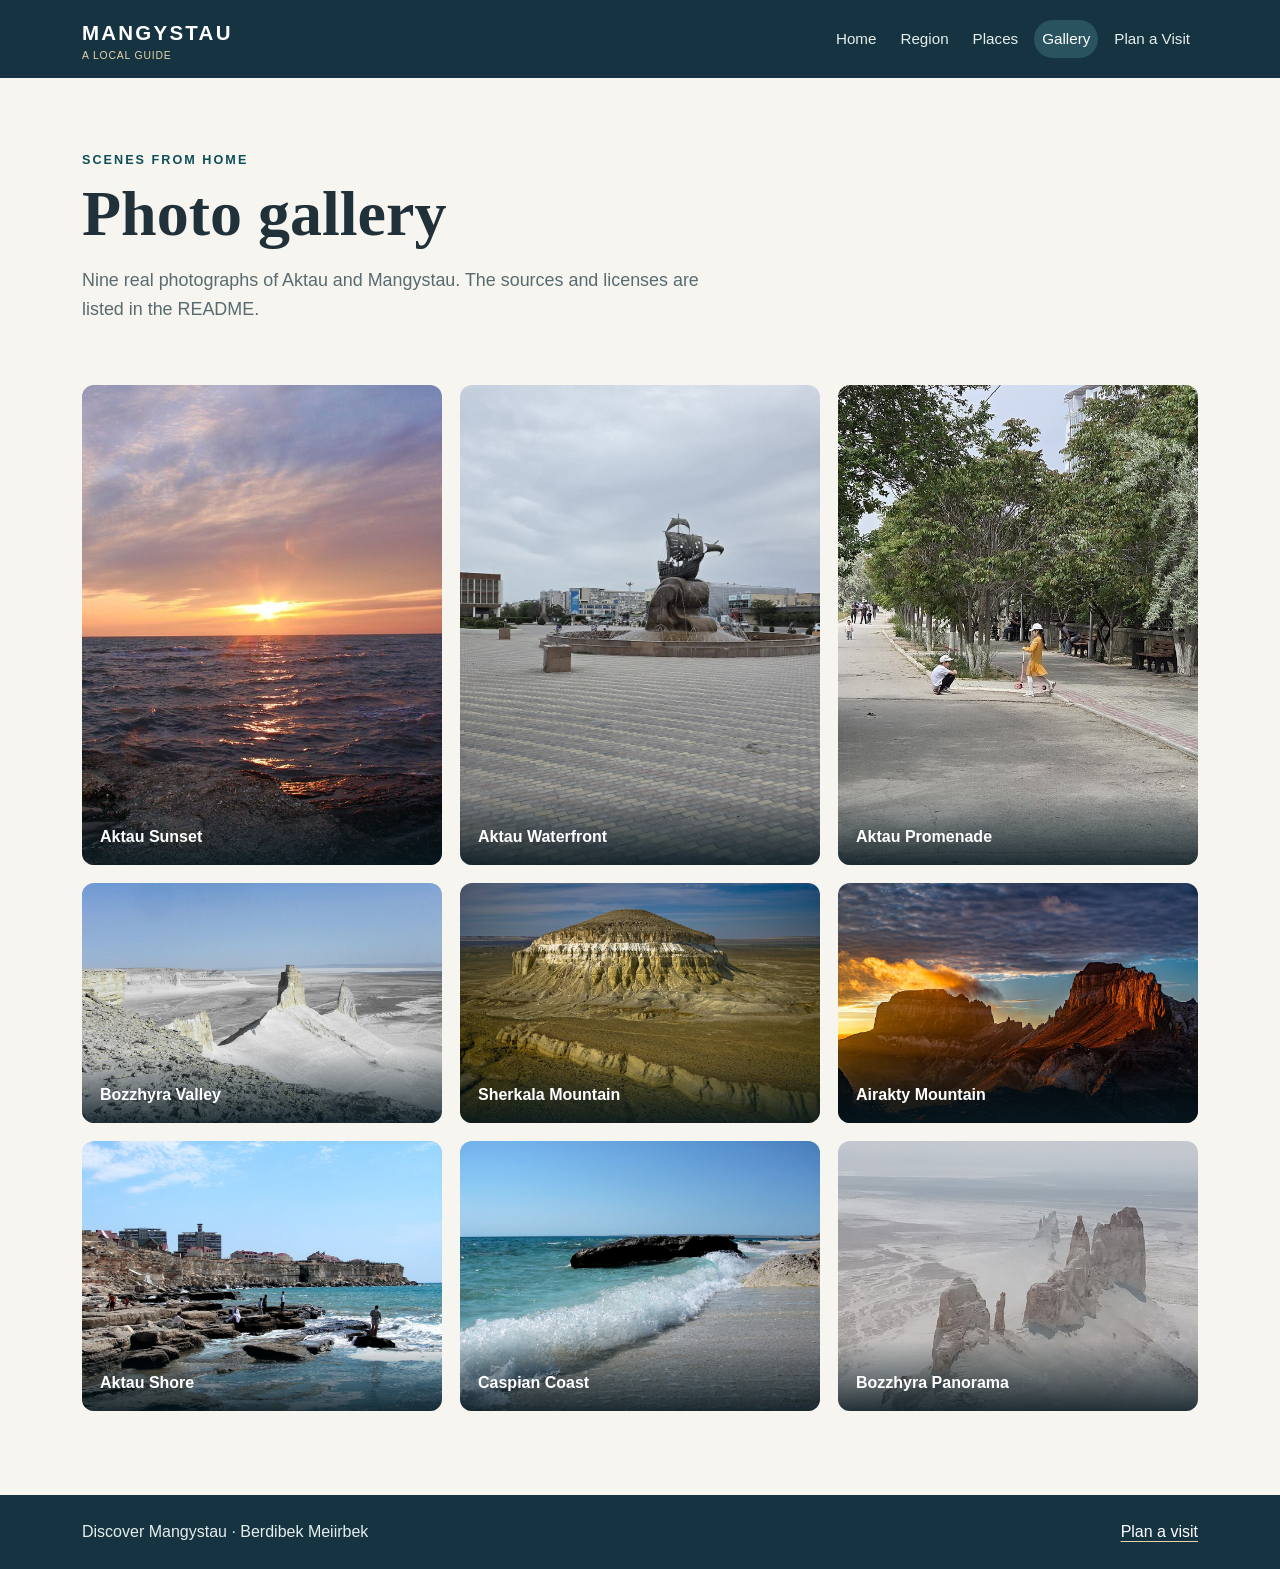
==== gallery.html @ 04625e0f "Build Mangystau midterm website" ====
<!doctype html>
<html lang="en">
<head>
  <meta charset="utf-8">
  <meta name="viewport" content="width=device-width, initial-scale=1">
  <meta name="description" content="Nine photographs of Aktau and Mangystau, Kazakhstan.">
  <title>Gallery | Discover Mangystau</title>
  <link rel="stylesheet" href="assets/bootstrap/bootstrap.min.css">
  <link rel="stylesheet" href="styles.css">
</head>
<body>
  <header class="site-header">
    <nav class="navbar navbar-dark navbar-expand-lg site-nav" aria-label="Main navigation">
      <div class="container">
        <a class="navbar-brand" href="index.html">MANGYSTAU<span class="brand-note">A LOCAL GUIDE</span></a>
        <button class="navbar-toggler" type="button" data-bs-toggle="collapse" data-bs-target="#primaryNav" aria-controls="primaryNav" aria-expanded="false" aria-label="Toggle navigation"><span class="navbar-toggler-icon"></span></button>
        <div class="collapse navbar-collapse" id="primaryNav">
          <ul class="navbar-nav ms-auto align-items-lg-center gap-lg-2">
            <li class="nav-item"><a class="nav-link" href="index.html">Home</a></li>
            <li class="nav-item"><a class="nav-link" href="region.html">Region</a></li>
            <li class="nav-item"><a class="nav-link" href="places.html">Places</a></li>
            <li class="nav-item"><a class="nav-link active" aria-current="page" href="gallery.html">Gallery</a></li>
            <li class="nav-item"><a class="nav-link" href="plan.html">Plan a Visit</a></li>
          </ul>
        </div>
      </div>
    </nav>
  </header>

  <main>
    <section class="page-intro container" aria-labelledby="page-heading">
      <p class="eyebrow mb-2">Scenes from home</p>
      <h1 class="page-title mb-3" id="page-heading">Photo gallery</h1>
      <p class="lead-copy">Nine real photographs of Aktau and Mangystau. The sources and licenses are listed in the README.</p>
    </section>
    <section class="section-space pt-3" aria-label="Nine photographs of Mangystau">
      <div class="container">
        <div class="photo-grid">
          <figure class="photo-tile" id="photo-1" tabindex="0"><img src="images/gallery-1.jpg" alt="Sunset over the Caspian Sea in Aktau"><figcaption>Aktau Sunset</figcaption></figure>
          <figure class="photo-tile" id="photo-2" tabindex="0"><img src="images/gallery-2.jpg" alt="Ship monument on the Caspian waterfront in Aktau" loading="lazy"><figcaption>Aktau Waterfront</figcaption></figure>
          <figure class="photo-tile" id="photo-3" tabindex="0"><img src="images/gallery-3.jpg" alt="Pedestrian promenade in Aktau" loading="lazy"><figcaption>Aktau Promenade</figcaption></figure>
          <figure class="photo-tile" id="photo-4" tabindex="0"><img src="images/gallery-4.jpg" alt="White rock formations in Bozzhyra Valley" loading="lazy"><figcaption>Bozzhyra Valley</figcaption></figure>
          <figure class="photo-tile" id="photo-5" tabindex="0"><img src="images/gallery-5.jpg" alt="Sherkala Mountain in Mangystau" loading="lazy"><figcaption>Sherkala Mountain</figcaption></figure>
          <figure class="photo-tile" id="photo-6" tabindex="0"><img src="images/gallery-6.jpg" alt="Airakty Mountain in Mangystau" loading="lazy"><figcaption>Airakty Mountain</figcaption></figure>
          <figure class="photo-tile" id="photo-7" tabindex="0"><img src="images/gallery-7.jpg" alt="Rocky shore and buildings in Aktau" loading="lazy"><figcaption>Aktau Shore</figcaption></figure>
          <figure class="photo-tile" id="photo-8" tabindex="0"><img src="images/gallery-8.jpg" alt="Caspian waves near Aktau" loading="lazy"><figcaption>Caspian Coast</figcaption></figure>
          <figure class="photo-tile" id="photo-9" tabindex="0"><img src="images/gallery-9.jpg" alt="Rock spires in Bozzhyra Valley" loading="lazy"><figcaption>Bozzhyra Panorama</figcaption></figure>
        </div>
      </div>
    </section>
  </main>

  <footer class="site-footer py-4">
    <div class="container d-flex flex-column flex-md-row justify-content-between gap-2">
      <span>Discover Mangystau · Berdibek Meiirbek</span>
      <a href="plan.html">Plan a visit</a>
    </div>
  </footer>
  <script src="assets/bootstrap/bootstrap.bundle.min.js"></script>
</body>
</html>
---- styles.css ----
:root {
  --night: #153340;
  --sea: #146b74;
  --sea-dark: #0d4f58;
  --sand: #e9d4a9;
  --paper: #f7f5ef;
  --ink: #21313a;
  --muted: #586b70;
  --line: #d8e0dd;
}

html { scroll-behavior: smooth; }
body {
  background: var(--paper);
  color: var(--ink);
  font-family: "Trebuchet MS", Arial, sans-serif;
  line-height: 1.6;
}

img { display: block; max-width: 100%; }
a { color: var(--sea-dark); }
a:hover { color: var(--sea); }
:focus-visible { outline: 3px solid var(--sand); outline-offset: 3px; }

.site-header { background: var(--night); }
.site-nav { min-height: 78px; }
.site-nav .navbar-brand {
  color: #fff;
  font-size: 1.28rem;
  font-weight: 800;
  letter-spacing: .11em;
}
.site-nav .navbar-brand:hover { color: var(--sand); }
.brand-note {
  display: block;
  color: var(--sand);
  font-size: .65rem;
  font-weight: 500;
  letter-spacing: .08em;
  line-height: 1.1;
}
.site-nav .nav-link {
  border-radius: 999px;
  color: #e7efed;
  font-size: .95rem;
  padding: .42rem .8rem;
}
.site-nav .nav-link:hover,
.site-nav .nav-link.active { background: #2a5360; color: #fff; }
.site-nav .navbar-toggler { border-color: #78939b; }

.eyebrow {
  color: var(--sea-dark);
  font-size: .79rem;
  font-weight: 800;
  letter-spacing: .16em;
  text-transform: uppercase;
}
.display-title,
.page-title,
.section-title {
  font-family: Georgia, "Times New Roman", serif;
  font-weight: 700;
  line-height: 1.12;
}
.display-title { font-size: clamp(3.1rem, 7vw, 6rem); }
.page-title { font-size: clamp(2.5rem, 5vw, 4.4rem); }
.section-title { font-size: clamp(2rem, 3.5vw, 3rem); }
.lead-copy { color: var(--muted); font-size: 1.12rem; max-width: 66ch; }

.hero {
  position: relative;
  display: grid;
  align-items: center;
  min-height: 620px;
  overflow: hidden;
  color: #fff;
  background: var(--night);
}
.hero-image,
.hero-shade {
  position: absolute;
  inset: 0;
  width: 100%;
  height: 100%;
}
.hero-image { object-fit: cover; object-position: center 57%; }
.hero-shade { background: linear-gradient(90deg, rgb(9 34 43 / 86%), rgb(9 34 43 / 42%) 58%, rgb(9 34 43 / 10%)); }
.hero-content { position: relative; z-index: 1; padding-block: 96px; }
.hero .eyebrow { color: var(--sand); }
.hero-copy { max-width: 570px; font-size: 1.18rem; }

.button-primary {
  background: var(--sea);
  border: 2px solid var(--sea);
  color: #fff;
  font-weight: 700;
  padding: .8rem 1.45rem;
}
.button-primary:hover,
.button-primary:focus-visible { background: var(--sea-dark); border-color: var(--sea-dark); color: #fff; }
.button-light {
  background: #fff;
  border: 2px solid #fff;
  color: var(--night);
  font-weight: 700;
  padding: .8rem 1.45rem;
}
.button-light:hover { background: var(--sand); border-color: var(--sand); color: var(--night); }
.button-outline {
  border: 2px solid #fff;
  color: #fff;
  font-weight: 700;
  padding: .8rem 1.45rem;
}
.button-outline:hover { background: #fff; color: var(--night); }

.section-space { padding-block: 84px; }
.page-intro { padding-block: 72px 46px; }
.page-intro .lead-copy { margin-bottom: 0; }
.soft-section { background: #eef1eb; }

.place-card,
.info-panel {
  height: 100%;
  overflow: hidden;
  border: 1px solid var(--line);
  border-radius: 14px;
  background: #fff;
  box-shadow: 0 8px 24px rgb(21 51 64 / 6%);
}
.place-card {
  display: flex;
  flex-direction: column;
  transition: transform .2s ease, box-shadow .2s ease;
}
.place-card:hover { transform: translateY(-5px); box-shadow: 0 16px 30px rgb(21 51 64 / 13%); }
.place-card img { width: 100%; height: 230px; object-fit: cover; }
.place-card-body { display: flex; flex: 1; flex-direction: column; padding: 24px; }
.place-card h3 { font-family: Georgia, "Times New Roman", serif; font-size: 1.45rem; }
.place-card p { color: var(--muted); }
.place-card .text-link { align-self: flex-start; margin-top: auto; font-weight: 700; text-decoration-thickness: 2px; text-underline-offset: 4px; }

.wide-photo { width: 100%; height: 440px; object-fit: cover; border-radius: 14px; }
.fact-list { padding-left: 1.2rem; }
.fact-list li + li { margin-top: .65rem; }
.note-line { border-left: 4px solid var(--sea); padding-left: 18px; color: var(--muted); }

.places-table {
  --bs-table-bg: transparent;
  --bs-table-striped-bg: #e9f0ed;
  border: 1px solid var(--line);
  border-radius: 12px;
  overflow: hidden;
}
.places-table th { background: var(--night); color: #fff; }
.places-table th,
.places-table td { padding: .95rem 1.1rem; vertical-align: middle; }

.photo-grid {
  display: grid;
  grid-template-columns: repeat(3, minmax(0, 1fr));
  gap: 18px;
}
.photo-tile {
  position: relative;
  min-height: 230px;
  margin: 0;
  overflow: hidden;
  border-radius: 12px;
  background: var(--line);
}
.photo-tile img { width: 100%; height: 100%; min-height: 230px; object-fit: cover; transition: transform .2s ease; }
.photo-tile figcaption {
  position: absolute;
  right: 0;
  bottom: 0;
  left: 0;
  padding: 30px 18px 16px;
  background: linear-gradient(transparent, rgb(5 23 31 / 84%));
  color: #fff;
  font-weight: 700;
}
.photo-tile:hover img,
.photo-tile:focus img { transform: scale(1.05); }

.plan-layout { display: grid; grid-template-columns: minmax(0, 1.4fr) minmax(260px, .8fr); gap: 30px; align-items: start; }
.plan-form { padding: 30px; }
.plan-form .form-label { font-weight: 700; }
.plan-form .form-control:focus,
.plan-form .form-select:focus { border-color: var(--sea); box-shadow: 0 0 0 .2rem rgb(20 107 116 / 20%); }
.plan-result { border-left: 4px solid var(--sea); padding: 16px 20px; background: #edf4f2; }
.plan-result[hidden] { display: none; }
.side-photo { width: 100%; height: 260px; object-fit: cover; border-radius: 12px; }

.site-footer { background: var(--night); color: #e4eeeb; }
.site-footer a { color: #fff; text-decoration-color: var(--sand); text-underline-offset: 4px; }
.site-footer a:hover { color: var(--sand); }

@media (max-width: 991.98px) {
  .hero { min-height: 520px; }
  .site-nav .navbar-collapse { padding-block: 12px 20px; }
  .site-nav .nav-link { border-radius: 8px; }
  .photo-grid { grid-template-columns: repeat(2, minmax(0, 1fr)); }
  .plan-layout { grid-template-columns: 1fr; }
}

@media (max-width: 575.98px) {
  .hero { min-height: 480px; }
  .hero-content { padding-block: 72px; }
  .section-space { padding-block: 60px; }
  .page-intro { padding-block: 54px 34px; }
  .photo-grid { grid-template-columns: 1fr; }
  .photo-tile,
  .photo-tile img { min-height: 260px; }
  .wide-photo { height: 300px; }
  .plan-form { padding: 22px; }
}

@media (prefers-reduced-motion: reduce) {
  html { scroll-behavior: auto; }
  .place-card,
  .photo-tile img { transition: none; }
}
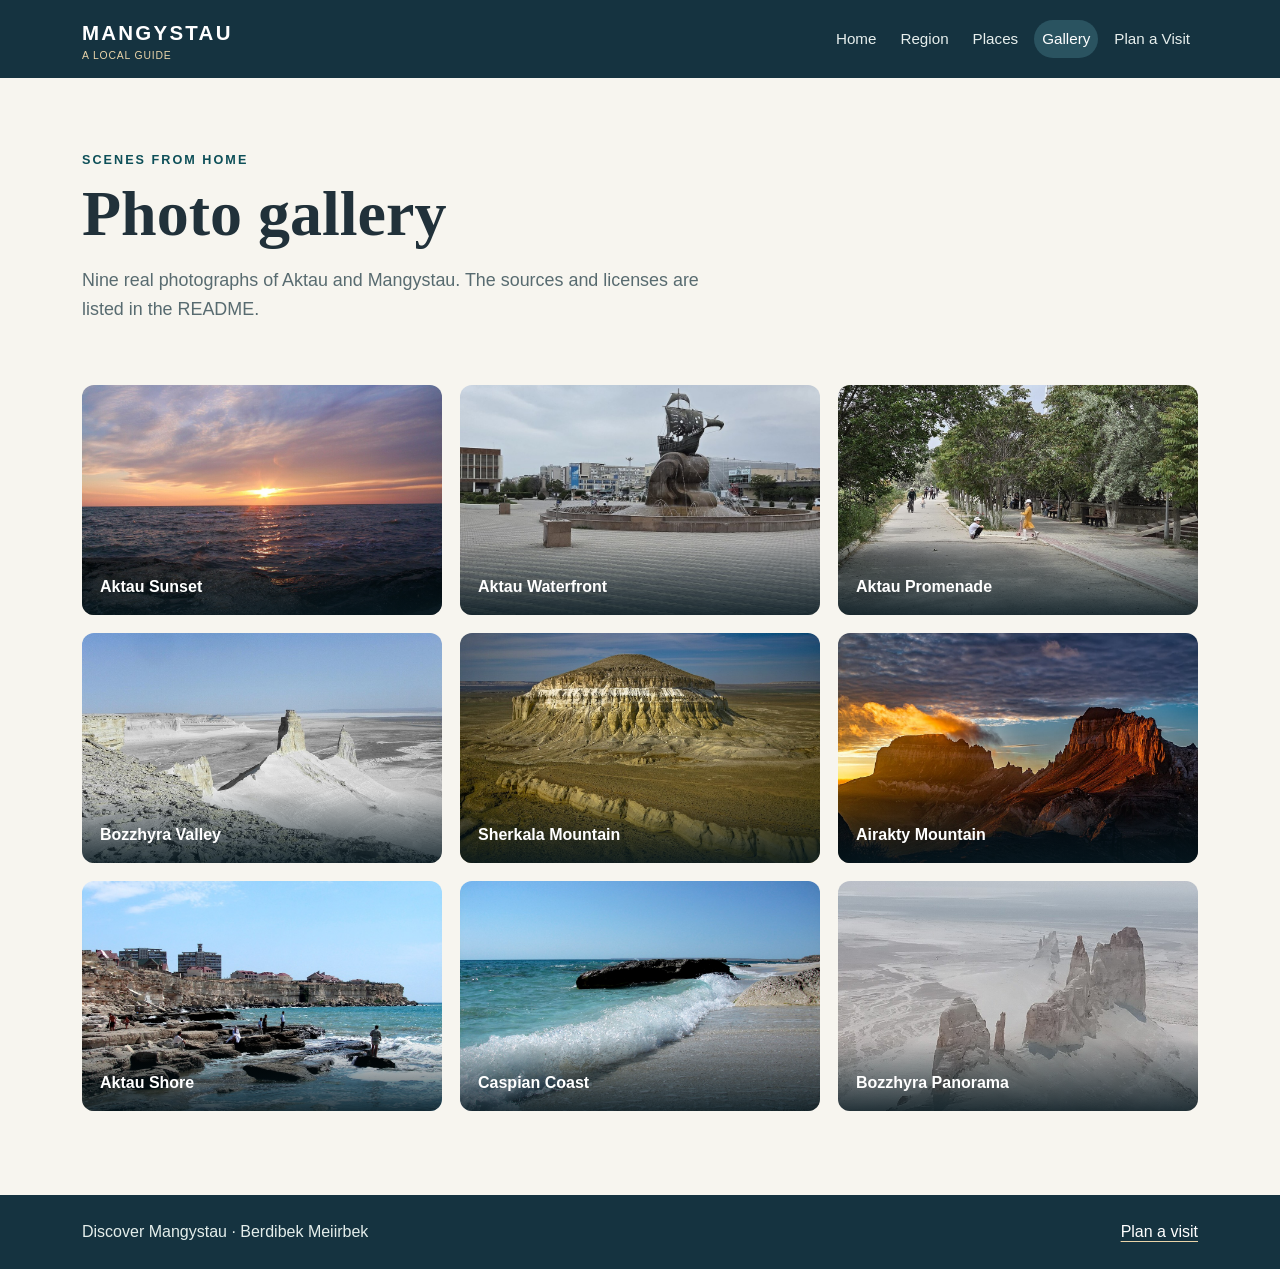
==== commit 28529307: "Fix responsive table and assignment requirement gaps Make the table scroll on small screens, validat" ====
--- a/gallery.html
+++ b/gallery.html
@@ -51,7 +51,7 @@
   </main>
 
   <footer class="site-footer py-4">
-    <div class="container d-flex flex-column flex-md-row justify-content-between gap-2">
+    <div class="container d-flex flex-column flex-md-row justify-content-between gap-2 text-center text-md-start">
       <span>Discover Mangystau · Berdibek Meiirbek</span>
       <a href="plan.html">Plan a visit</a>
     </div>
--- a/styles.css
+++ b/styles.css
@@ -137,6 +137,7 @@
 .place-card:hover { transform: translateY(-5px); box-shadow: 0 16px 30px rgb(21 51 64 / 13%); }
 .place-card img { width: 100%; height: 230px; object-fit: cover; }
 .place-card-body { display: flex; flex: 1; flex-direction: column; padding: 24px; }
+.place-card h2,
 .place-card h3 { font-family: Georgia, "Times New Roman", serif; font-size: 1.45rem; }
 .place-card p { color: var(--muted); }
 .place-card .text-link { align-self: flex-start; margin-top: auto; font-weight: 700; text-decoration-thickness: 2px; text-underline-offset: 4px; }
@@ -147,13 +148,16 @@
 .note-line { border-left: 4px solid var(--sea); padding-left: 18px; color: var(--muted); }
 
 .places-table {
+  border: 1px solid var(--line);
+  border-radius: 12px;
+  overflow-x: auto;
+  overflow-y: hidden;
+}
+.places-table .table {
   --bs-table-bg: transparent;
   --bs-table-striped-bg: #e9f0ed;
-  border: 1px solid var(--line);
-  border-radius: 12px;
-  overflow: hidden;
-}
-.places-table th { background: var(--night); color: #fff; }
+}
+.places-table thead th { background: var(--night); color: #fff; }
 .places-table th,
 .places-table td { padding: .95rem 1.1rem; vertical-align: middle; }
 
@@ -164,13 +168,13 @@
 }
 .photo-tile {
   position: relative;
-  min-height: 230px;
+  height: 230px;
   margin: 0;
   overflow: hidden;
   border-radius: 12px;
   background: var(--line);
 }
-.photo-tile img { width: 100%; height: 100%; min-height: 230px; object-fit: cover; transition: transform .2s ease; }
+.photo-tile img { width: 100%; height: 100%; object-fit: cover; transition: transform .2s ease; }
 .photo-tile figcaption {
   position: absolute;
   right: 0;
@@ -189,8 +193,7 @@
 .plan-form .form-label { font-weight: 700; }
 .plan-form .form-control:focus,
 .plan-form .form-select:focus { border-color: var(--sea); box-shadow: 0 0 0 .2rem rgb(20 107 116 / 20%); }
-.plan-result { border-left: 4px solid var(--sea); padding: 16px 20px; background: #edf4f2; }
-.plan-result[hidden] { display: none; }
+#plan-result { border-left: 4px solid var(--sea); padding: 16px 20px; background: #edf4f2; }
 .side-photo { width: 100%; height: 260px; object-fit: cover; border-radius: 12px; }
 
 .site-footer { background: var(--night); color: #e4eeeb; }
@@ -211,8 +214,7 @@
   .section-space { padding-block: 60px; }
   .page-intro { padding-block: 54px 34px; }
   .photo-grid { grid-template-columns: 1fr; }
-  .photo-tile,
-  .photo-tile img { min-height: 260px; }
+  .photo-tile { height: 260px; }
   .wide-photo { height: 300px; }
   .plan-form { padding: 22px; }
 }
